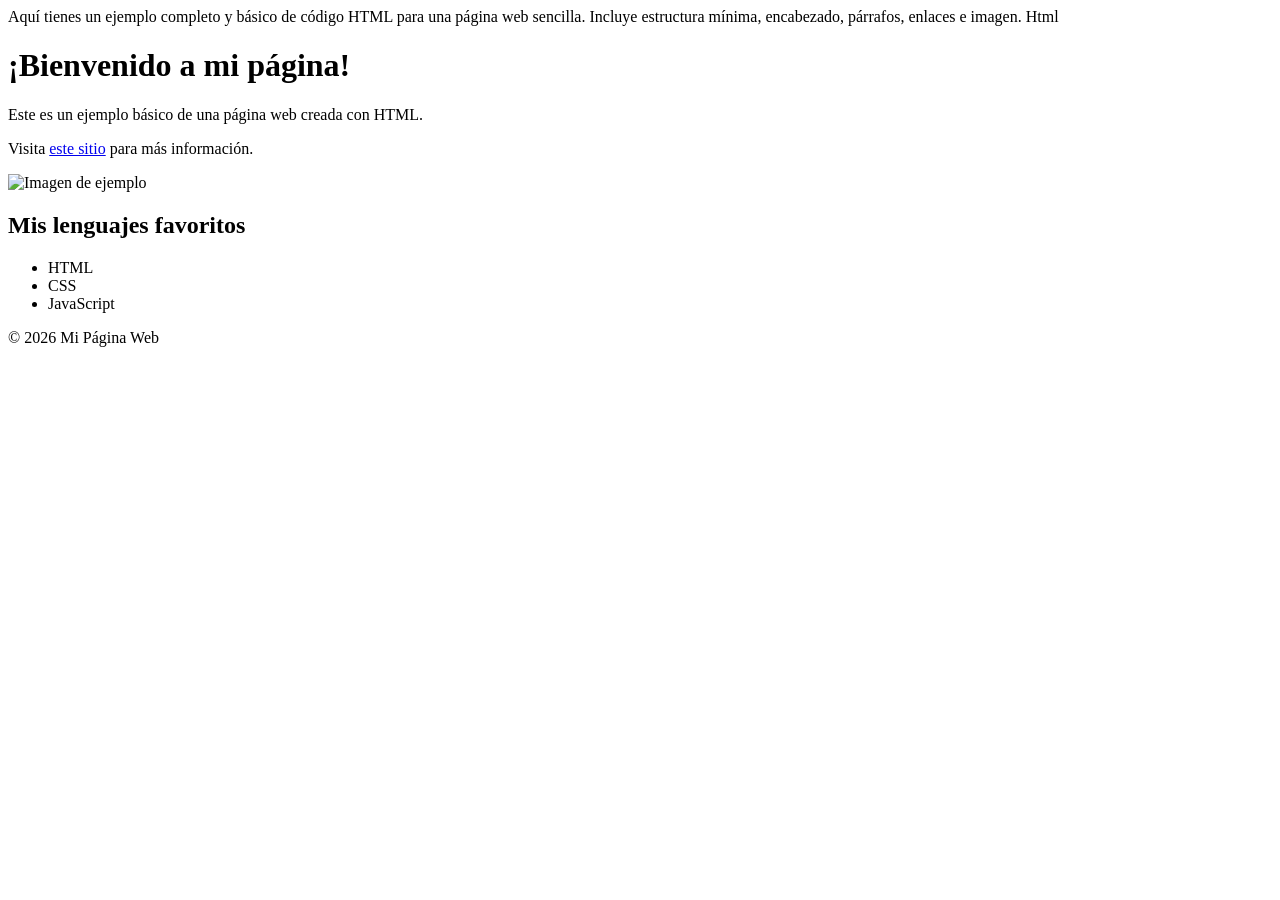
==== index.html @ 387aa28a "Add files via upload" ====
Aquí tienes un ejemplo completo y básico de código HTML para una página web sencilla.
Incluye estructura mínima, encabezado, párrafos, enlaces e imagen.
Html<!DOCTYPE html>
<html lang="es">
<head>
    <meta charset="UTF-8">
    <meta name="viewport" content="width=device-width, initial-scale=1.0">
    <title>Mi Primera Página Web</title>
</head>
<body>
    <h1>¡Bienvenido a mi página!</h1>
    <p>Este es un ejemplo básico de una página web creada con HTML.</p>
    <p>Visita <a href="https://www.example.com" target="_blank">este sitio</a> para más información.</p>
    <img src="https://via.placeholder.com/300x150" alt="Imagen de ejemplo">
    <h2>Mis lenguajes favoritos</h2>
    <ul>
        <li>HTML</li>
        <li>CSS</li>
        <li>JavaScript</li>
    </ul>
    <footer>
        <p>&copy; 2026 Mi Página Web</p>
    </footer>
</body>
</html>
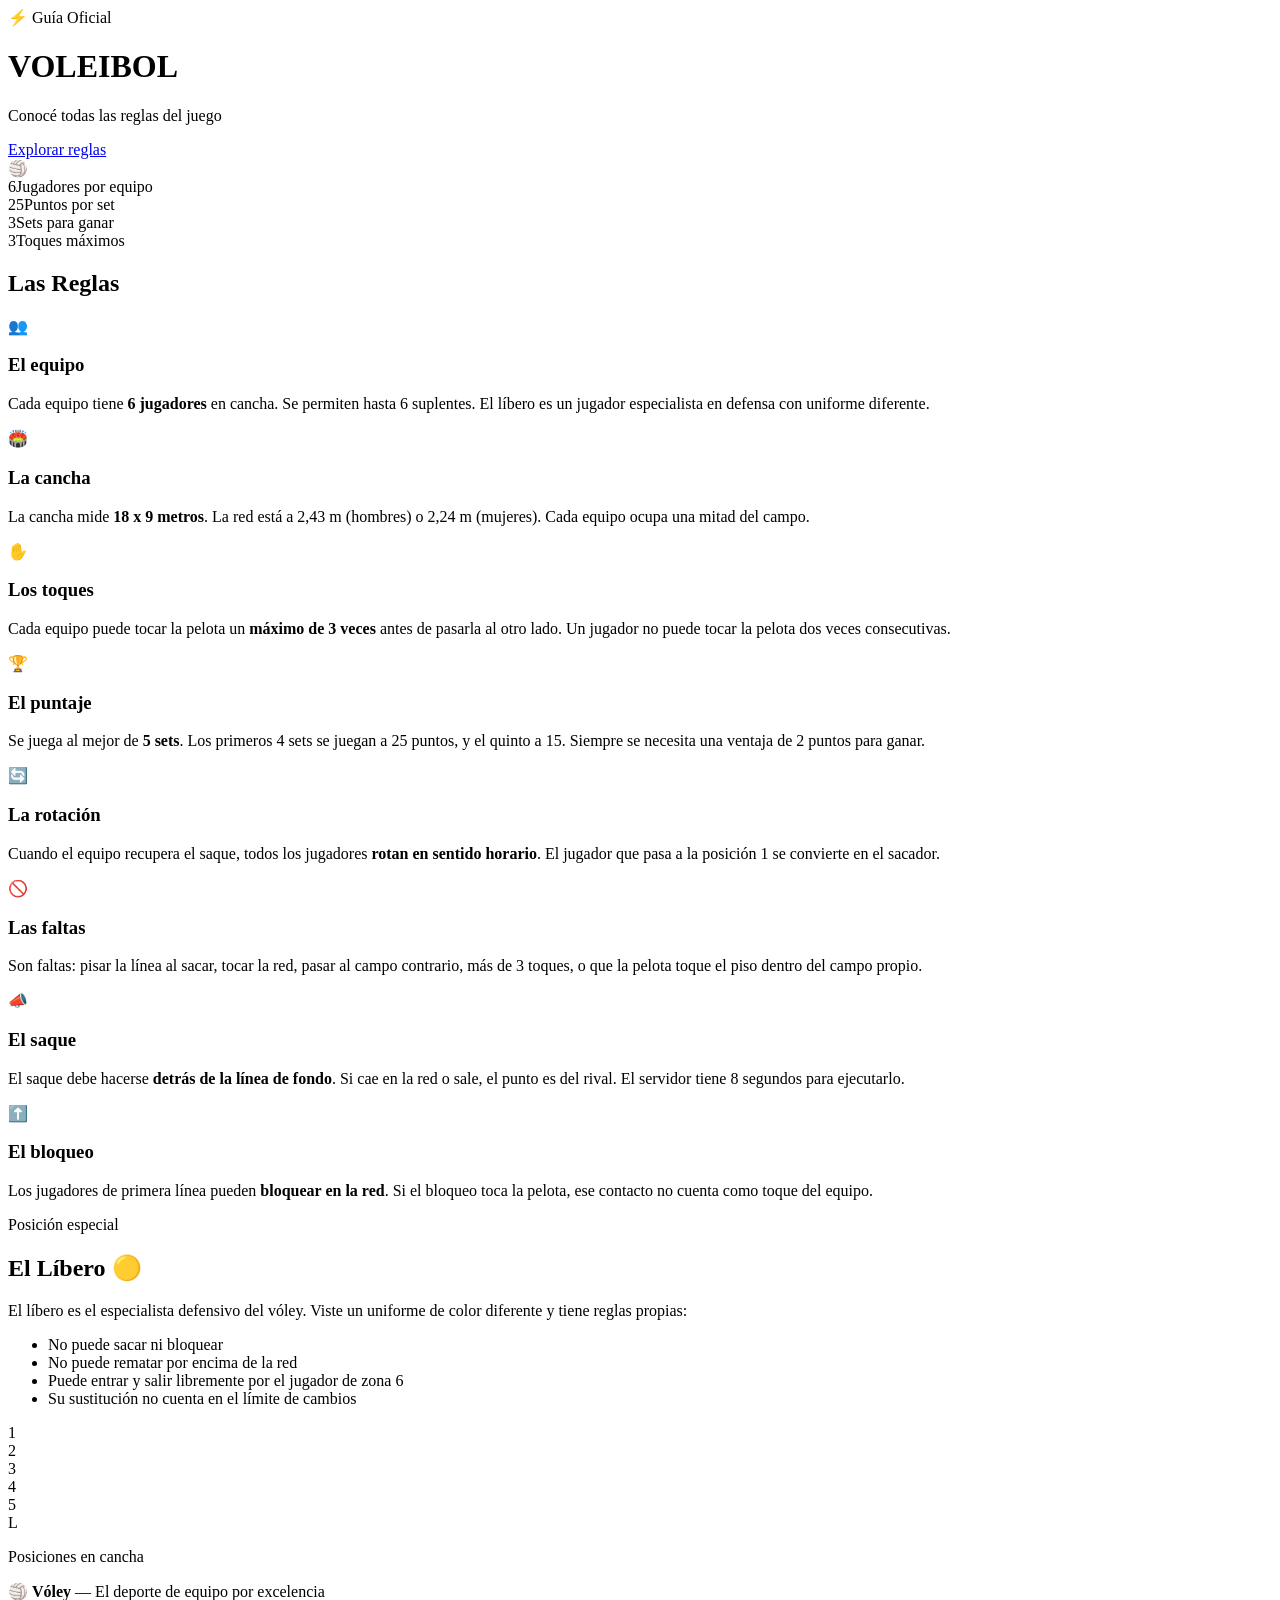
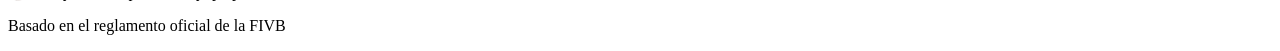
==== commit 7defaf9a: "Update index.html" ====
--- a/index.html
+++ b/index.html
@@ -1,25 +1,126 @@
-Aquí tienes un ejemplo completo y básico de código HTML para una página web sencilla.
-Incluye estructura mínima, encabezado, párrafos, enlaces e imagen.
-Html<!DOCTYPE html>
+<!DOCTYPE html>
 <html lang="es">
 <head>
-    <meta charset="UTF-8">
-    <meta name="viewport" content="width=device-width, initial-scale=1.0">
-    <title>Mi Primera Página Web</title>
+  <meta charset="UTF-8" />
+  <meta name="viewport" content="width=device-width, initial-scale=1.0"/>
+  <title>Reglas del Vóley</title>
+  <link rel="preconnect" href="https://fonts.googleapis.com">
+  <link href="https://fonts.googleapis.com/css2?family=Bebas+Neue&family=DM+Sans:wght@300;400;600&display=swap" rel="stylesheet">
+  <link rel="stylesheet" href="styles.css" />
 </head>
 <body>
-    <h1>¡Bienvenido a mi página!</h1>
-    <p>Este es un ejemplo básico de una página web creada con HTML.</p>
-    <p>Visita <a href="https://www.example.com" target="_blank">este sitio</a> para más información.</p>
-    <img src="https://via.placeholder.com/300x150" alt="Imagen de ejemplo">
-    <h2>Mis lenguajes favoritos</h2>
-    <ul>
-        <li>HTML</li>
-        <li>CSS</li>
-        <li>JavaScript</li>
-    </ul>
-    <footer>
-        <p>&copy; 2026 Mi Página Web</p>
-    </footer>
+
+  <!-- HERO -->
+  <header class="hero">
+    <div class="hero-bg"></div>
+    <div class="hero-content">
+      <span class="hero-tag">⚡ Guía Oficial</span>
+      <h1 class="hero-title">VOLEIBOL</h1>
+      <p class="hero-subtitle">Conocé todas las reglas del juego</p>
+      <a href="#reglas" class="btn-hero">Explorar reglas</a>
+    </div>
+    <div class="ball-deco">🏐</div>
+  </header>
+
+  <!-- STATS BAR -->
+  <div class="stats-bar">
+    <div class="stat"><span class="stat-num">6</span><span class="stat-label">Jugadores por equipo</span></div>
+    <div class="stat"><span class="stat-num">25</span><span class="stat-label">Puntos por set</span></div>
+    <div class="stat"><span class="stat-num">3</span><span class="stat-label">Sets para ganar</span></div>
+    <div class="stat"><span class="stat-num">3</span><span class="stat-label">Toques máximos</span></div>
+  </div>
+
+  <!-- REGLAS -->
+  <main id="reglas" class="reglas-section">
+    <h2 class="section-title">Las Reglas</h2>
+    <div class="cards-grid">
+
+      <div class="card" data-index="0">
+        <div class="card-icon">👥</div>
+        <h3>El equipo</h3>
+        <p>Cada equipo tiene <strong>6 jugadores</strong> en cancha. Se permiten hasta 6 suplentes. El líbero es un jugador especialista en defensa con uniforme diferente.</p>
+      </div>
+
+      <div class="card" data-index="1">
+        <div class="card-icon">🏟️</div>
+        <h3>La cancha</h3>
+        <p>La cancha mide <strong>18 x 9 metros</strong>. La red está a 2,43 m (hombres) o 2,24 m (mujeres). Cada equipo ocupa una mitad del campo.</p>
+      </div>
+
+      <div class="card" data-index="2">
+        <div class="card-icon">✋</div>
+        <h3>Los toques</h3>
+        <p>Cada equipo puede tocar la pelota un <strong>máximo de 3 veces</strong> antes de pasarla al otro lado. Un jugador no puede tocar la pelota dos veces consecutivas.</p>
+      </div>
+
+      <div class="card" data-index="3">
+        <div class="card-icon">🏆</div>
+        <h3>El puntaje</h3>
+        <p>Se juega al mejor de <strong>5 sets</strong>. Los primeros 4 sets se juegan a 25 puntos, y el quinto a 15. Siempre se necesita una ventaja de 2 puntos para ganar.</p>
+      </div>
+
+      <div class="card" data-index="4">
+        <div class="card-icon">🔄</div>
+        <h3>La rotación</h3>
+        <p>Cuando el equipo recupera el saque, todos los jugadores <strong>rotan en sentido horario</strong>. El jugador que pasa a la posición 1 se convierte en el sacador.</p>
+      </div>
+
+      <div class="card" data-index="5">
+        <div class="card-icon">🚫</div>
+        <h3>Las faltas</h3>
+        <p>Son faltas: pisar la línea al sacar, tocar la red, pasar al campo contrario, más de 3 toques, o que la pelota toque el piso dentro del campo propio.</p>
+      </div>
+
+      <div class="card" data-index="6">
+        <div class="card-icon">📣</div>
+        <h3>El saque</h3>
+        <p>El saque debe hacerse <strong>detrás de la línea de fondo</strong>. Si cae en la red o sale, el punto es del rival. El servidor tiene 8 segundos para ejecutarlo.</p>
+      </div>
+
+      <div class="card" data-index="7">
+        <div class="card-icon">⬆️</div>
+        <h3>El bloqueo</h3>
+        <p>Los jugadores de primera línea pueden <strong>bloquear en la red</strong>. Si el bloqueo toca la pelota, ese contacto no cuenta como toque del equipo.</p>
+      </div>
+
+    </div>
+  </main>
+
+  <!-- SECCIÓN LIBERO -->
+  <section class="libero-section">
+    <div class="libero-content">
+      <div class="libero-text">
+        <span class="badge">Posición especial</span>
+        <h2>El Líbero 🟡</h2>
+        <p>El líbero es el especialista defensivo del vóley. Viste un uniforme de color diferente y tiene reglas propias:</p>
+        <ul>
+          <li>No puede sacar ni bloquear</li>
+          <li>No puede rematar por encima de la red</li>
+          <li>Puede entrar y salir libremente por el jugador de zona 6</li>
+          <li>Su sustitución no cuenta en el límite de cambios</li>
+        </ul>
+      </div>
+      <div class="libero-visual">
+        <div class="court-diagram">
+          <div class="court-net"></div>
+          <div class="player p1">1</div>
+          <div class="player p2">2</div>
+          <div class="player p3">3</div>
+          <div class="player p4">4</div>
+          <div class="player p5">5</div>
+          <div class="player libero">L</div>
+        </div>
+        <p class="court-caption">Posiciones en cancha</p>
+      </div>
+    </div>
+  </section>
+
+  <!-- FOOTER -->
+  <footer class="footer">
+    <p>🏐 <strong>Vóley</strong> — El deporte de equipo por excelencia</p>
+    <p class="footer-sub">Basado en el reglamento oficial de la FIVB</p>
+  </footer>
+
+  <script src="script.js"></script>
 </body>
 </html>
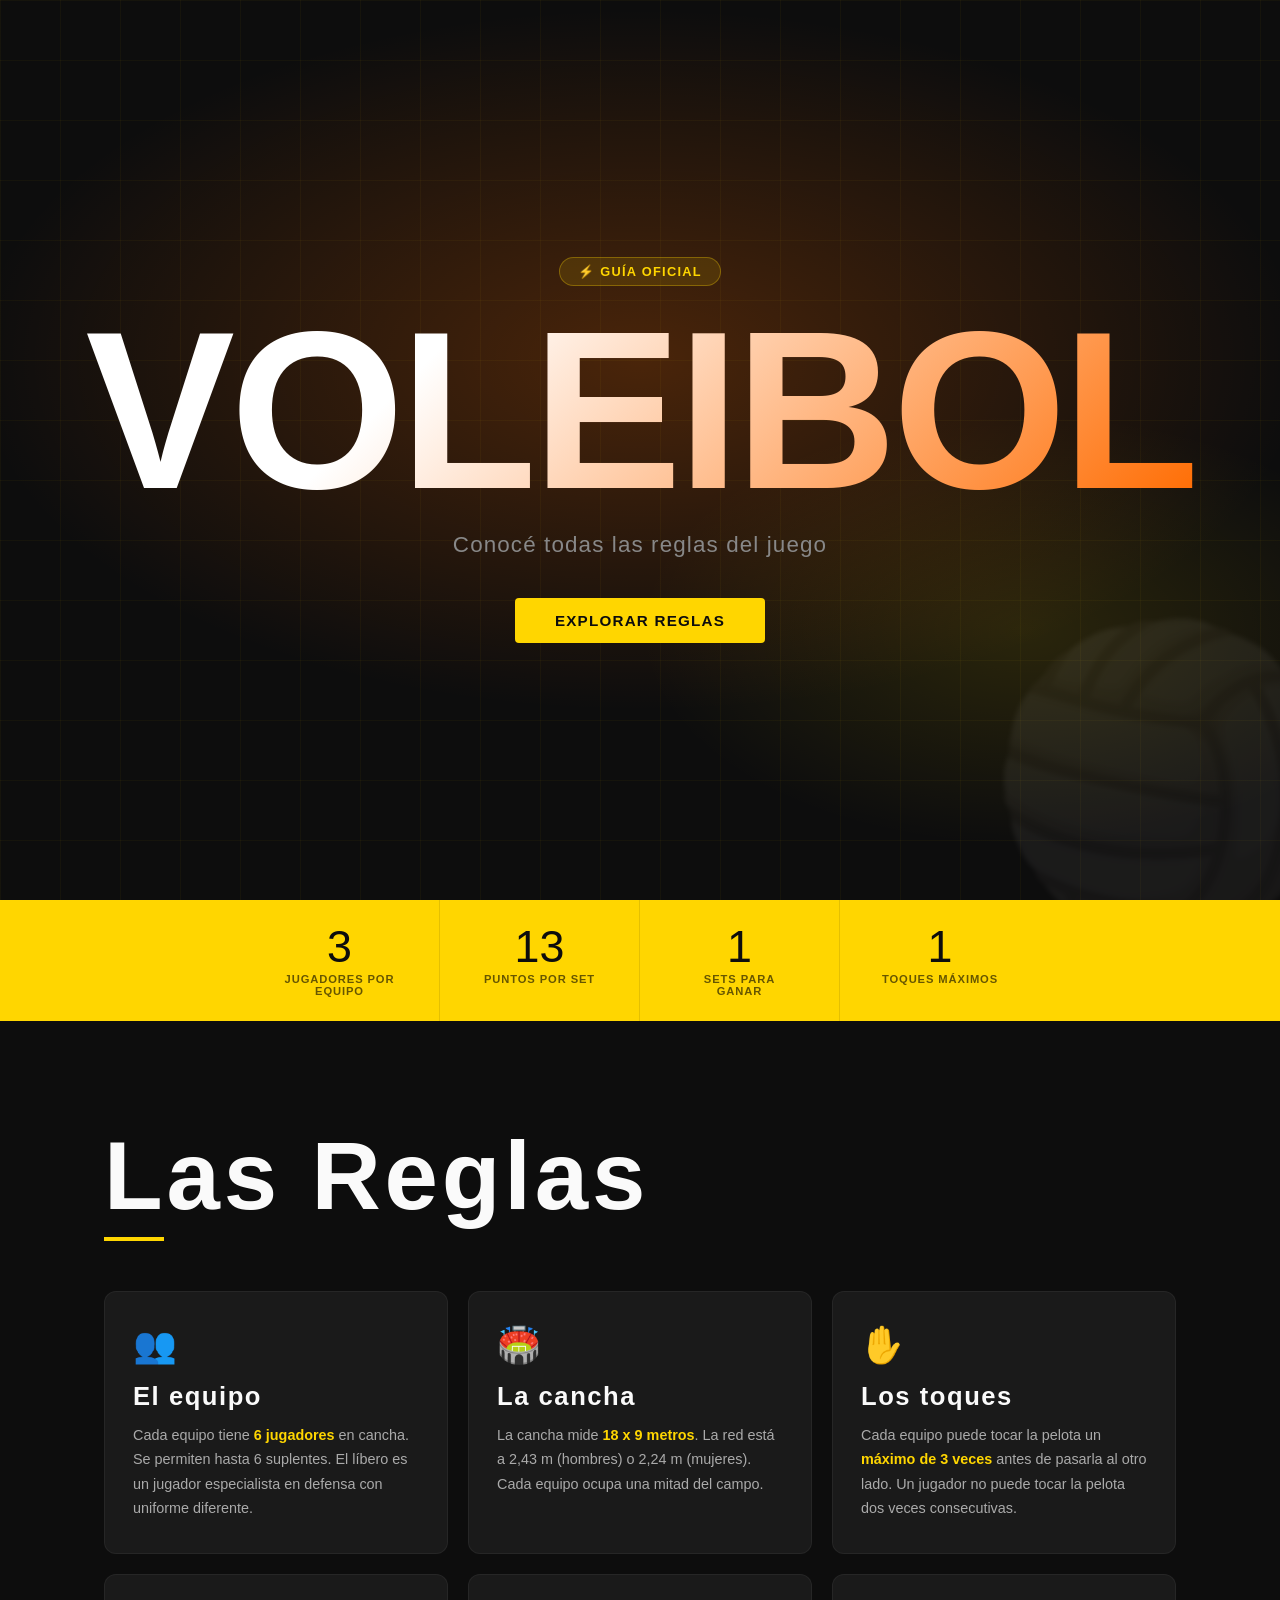
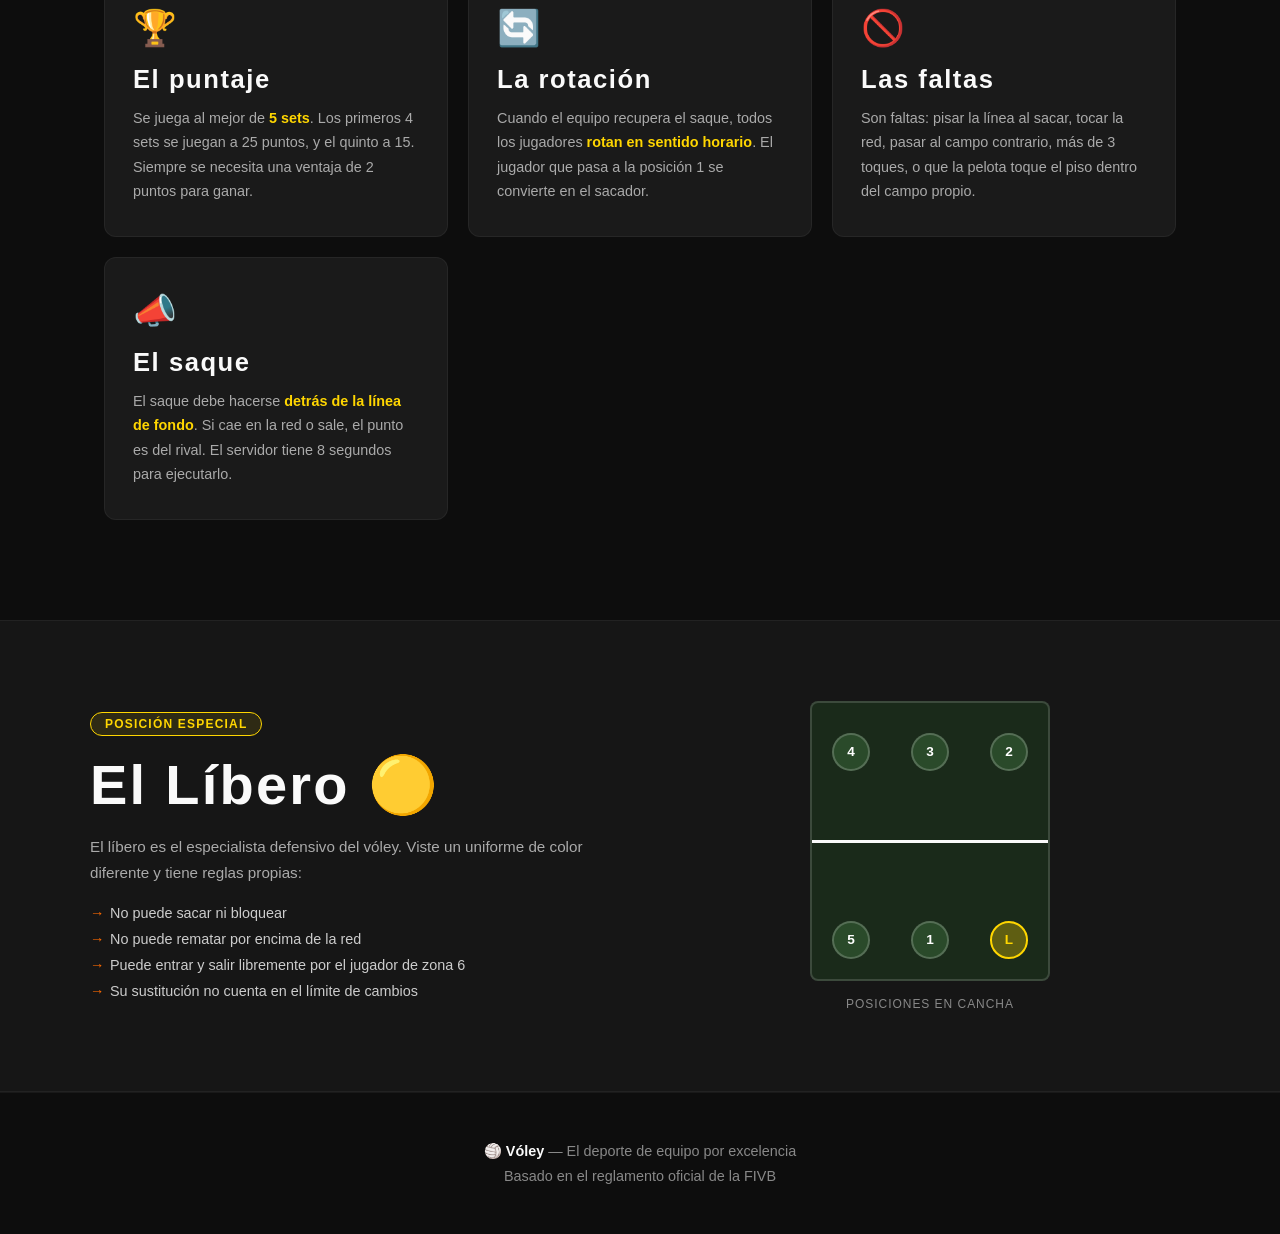
==== commit 7950fb85: "Add files via upload" ====
--- a/index.html
+++ b/index.html
@@ -1,126 +1,126 @@
-<!DOCTYPE html>
-<html lang="es">
-<head>
-  <meta charset="UTF-8" />
-  <meta name="viewport" content="width=device-width, initial-scale=1.0"/>
-  <title>Reglas del Vóley</title>
-  <link rel="preconnect" href="https://fonts.googleapis.com">
-  <link href="https://fonts.googleapis.com/css2?family=Bebas+Neue&family=DM+Sans:wght@300;400;600&display=swap" rel="stylesheet">
-  <link rel="stylesheet" href="styles.css" />
-</head>
-<body>
-
-  <!-- HERO -->
-  <header class="hero">
-    <div class="hero-bg"></div>
-    <div class="hero-content">
-      <span class="hero-tag">⚡ Guía Oficial</span>
-      <h1 class="hero-title">VOLEIBOL</h1>
-      <p class="hero-subtitle">Conocé todas las reglas del juego</p>
-      <a href="#reglas" class="btn-hero">Explorar reglas</a>
-    </div>
-    <div class="ball-deco">🏐</div>
-  </header>
-
-  <!-- STATS BAR -->
-  <div class="stats-bar">
-    <div class="stat"><span class="stat-num">6</span><span class="stat-label">Jugadores por equipo</span></div>
-    <div class="stat"><span class="stat-num">25</span><span class="stat-label">Puntos por set</span></div>
-    <div class="stat"><span class="stat-num">3</span><span class="stat-label">Sets para ganar</span></div>
-    <div class="stat"><span class="stat-num">3</span><span class="stat-label">Toques máximos</span></div>
-  </div>
-
-  <!-- REGLAS -->
-  <main id="reglas" class="reglas-section">
-    <h2 class="section-title">Las Reglas</h2>
-    <div class="cards-grid">
-
-      <div class="card" data-index="0">
-        <div class="card-icon">👥</div>
-        <h3>El equipo</h3>
-        <p>Cada equipo tiene <strong>6 jugadores</strong> en cancha. Se permiten hasta 6 suplentes. El líbero es un jugador especialista en defensa con uniforme diferente.</p>
-      </div>
-
-      <div class="card" data-index="1">
-        <div class="card-icon">🏟️</div>
-        <h3>La cancha</h3>
-        <p>La cancha mide <strong>18 x 9 metros</strong>. La red está a 2,43 m (hombres) o 2,24 m (mujeres). Cada equipo ocupa una mitad del campo.</p>
-      </div>
-
-      <div class="card" data-index="2">
-        <div class="card-icon">✋</div>
-        <h3>Los toques</h3>
-        <p>Cada equipo puede tocar la pelota un <strong>máximo de 3 veces</strong> antes de pasarla al otro lado. Un jugador no puede tocar la pelota dos veces consecutivas.</p>
-      </div>
-
-      <div class="card" data-index="3">
-        <div class="card-icon">🏆</div>
-        <h3>El puntaje</h3>
-        <p>Se juega al mejor de <strong>5 sets</strong>. Los primeros 4 sets se juegan a 25 puntos, y el quinto a 15. Siempre se necesita una ventaja de 2 puntos para ganar.</p>
-      </div>
-
-      <div class="card" data-index="4">
-        <div class="card-icon">🔄</div>
-        <h3>La rotación</h3>
-        <p>Cuando el equipo recupera el saque, todos los jugadores <strong>rotan en sentido horario</strong>. El jugador que pasa a la posición 1 se convierte en el sacador.</p>
-      </div>
-
-      <div class="card" data-index="5">
-        <div class="card-icon">🚫</div>
-        <h3>Las faltas</h3>
-        <p>Son faltas: pisar la línea al sacar, tocar la red, pasar al campo contrario, más de 3 toques, o que la pelota toque el piso dentro del campo propio.</p>
-      </div>
-
-      <div class="card" data-index="6">
-        <div class="card-icon">📣</div>
-        <h3>El saque</h3>
-        <p>El saque debe hacerse <strong>detrás de la línea de fondo</strong>. Si cae en la red o sale, el punto es del rival. El servidor tiene 8 segundos para ejecutarlo.</p>
-      </div>
-
-      <div class="card" data-index="7">
-        <div class="card-icon">⬆️</div>
-        <h3>El bloqueo</h3>
-        <p>Los jugadores de primera línea pueden <strong>bloquear en la red</strong>. Si el bloqueo toca la pelota, ese contacto no cuenta como toque del equipo.</p>
-      </div>
-
-    </div>
-  </main>
-
-  <!-- SECCIÓN LIBERO -->
-  <section class="libero-section">
-    <div class="libero-content">
-      <div class="libero-text">
-        <span class="badge">Posición especial</span>
-        <h2>El Líbero 🟡</h2>
-        <p>El líbero es el especialista defensivo del vóley. Viste un uniforme de color diferente y tiene reglas propias:</p>
-        <ul>
-          <li>No puede sacar ni bloquear</li>
-          <li>No puede rematar por encima de la red</li>
-          <li>Puede entrar y salir libremente por el jugador de zona 6</li>
-          <li>Su sustitución no cuenta en el límite de cambios</li>
-        </ul>
-      </div>
-      <div class="libero-visual">
-        <div class="court-diagram">
-          <div class="court-net"></div>
-          <div class="player p1">1</div>
-          <div class="player p2">2</div>
-          <div class="player p3">3</div>
-          <div class="player p4">4</div>
-          <div class="player p5">5</div>
-          <div class="player libero">L</div>
-        </div>
-        <p class="court-caption">Posiciones en cancha</p>
-      </div>
-    </div>
-  </section>
-
-  <!-- FOOTER -->
-  <footer class="footer">
-    <p>🏐 <strong>Vóley</strong> — El deporte de equipo por excelencia</p>
-    <p class="footer-sub">Basado en el reglamento oficial de la FIVB</p>
-  </footer>
-
-  <script src="script.js"></script>
-</body>
-</html>
+<!DOCTYPE html>
+<html lang="es">
+<head>
+  <meta charset="UTF-8" />
+  <meta name="viewport" content="width=device-width, initial-scale=1.0"/>
+  <title>Reglas del Vóley</title>
+  <link rel="preconnect" href="https://fonts.googleapis.com">
+  <link href="https://fonts.googleapis.com/css2?family=Bebas+Neue&family=DM+Sans:wght@300;400;600&display=swap" rel="stylesheet">
+  <link rel="stylesheet" href="styles.css" />
+</head>
+<body>
+
+  <!-- HERO -->
+  <header class="hero">
+    <div class="hero-bg"></div>
+    <div class="hero-content">
+      <span class="hero-tag">⚡ Guía Oficial</span>
+      <h1 class="hero-title">VOLEIBOL</h1>
+      <p class="hero-subtitle">Conocé todas las reglas del juego</p>
+      <a href="#reglas" class="btn-hero">Explorar reglas</a>
+    </div>
+    <div class="ball-deco">🏐</div>
+  </header>
+
+  <!-- STATS BAR -->
+  <div class="stats-bar">
+    <div class="stat"><span class="stat-num">6</span><span class="stat-label">Jugadores por equipo</span></div>
+    <div class="stat"><span class="stat-num">25</span><span class="stat-label">Puntos por set</span></div>
+    <div class="stat"><span class="stat-num">3</span><span class="stat-label">Sets para ganar</span></div>
+    <div class="stat"><span class="stat-num">3</span><span class="stat-label">Toques máximos</span></div>
+  </div>
+
+  <!-- REGLAS -->
+  <main id="reglas" class="reglas-section">
+    <h2 class="section-title">Las Reglas</h2>
+    <div class="cards-grid">
+
+      <div class="card" data-index="0">
+        <div class="card-icon">👥</div>
+        <h3>El equipo</h3>
+        <p>Cada equipo tiene <strong>6 jugadores</strong> en cancha. Se permiten hasta 6 suplentes. El líbero es un jugador especialista en defensa con uniforme diferente.</p>
+      </div>
+
+      <div class="card" data-index="1">
+        <div class="card-icon">🏟️</div>
+        <h3>La cancha</h3>
+        <p>La cancha mide <strong>18 x 9 metros</strong>. La red está a 2,43 m (hombres) o 2,24 m (mujeres). Cada equipo ocupa una mitad del campo.</p>
+      </div>
+
+      <div class="card" data-index="2">
+        <div class="card-icon">✋</div>
+        <h3>Los toques</h3>
+        <p>Cada equipo puede tocar la pelota un <strong>máximo de 3 veces</strong> antes de pasarla al otro lado. Un jugador no puede tocar la pelota dos veces consecutivas.</p>
+      </div>
+
+      <div class="card" data-index="3">
+        <div class="card-icon">🏆</div>
+        <h3>El puntaje</h3>
+        <p>Se juega al mejor de <strong>5 sets</strong>. Los primeros 4 sets se juegan a 25 puntos, y el quinto a 15. Siempre se necesita una ventaja de 2 puntos para ganar.</p>
+      </div>
+
+      <div class="card" data-index="4">
+        <div class="card-icon">🔄</div>
+        <h3>La rotación</h3>
+        <p>Cuando el equipo recupera el saque, todos los jugadores <strong>rotan en sentido horario</strong>. El jugador que pasa a la posición 1 se convierte en el sacador.</p>
+      </div>
+
+      <div class="card" data-index="5">
+        <div class="card-icon">🚫</div>
+        <h3>Las faltas</h3>
+        <p>Son faltas: pisar la línea al sacar, tocar la red, pasar al campo contrario, más de 3 toques, o que la pelota toque el piso dentro del campo propio.</p>
+      </div>
+
+      <div class="card" data-index="6">
+        <div class="card-icon">📣</div>
+        <h3>El saque</h3>
+        <p>El saque debe hacerse <strong>detrás de la línea de fondo</strong>. Si cae en la red o sale, el punto es del rival. El servidor tiene 8 segundos para ejecutarlo.</p>
+      </div>
+
+      <div class="card" data-index="7">
+        <div class="card-icon">⬆️</div>
+        <h3>El bloqueo</h3>
+        <p>Los jugadores de primera línea pueden <strong>bloquear en la red</strong>. Si el bloqueo toca la pelota, ese contacto no cuenta como toque del equipo.</p>
+      </div>
+
+    </div>
+  </main>
+
+  <!-- SECCIÓN LIBERO -->
+  <section class="libero-section">
+    <div class="libero-content">
+      <div class="libero-text">
+        <span class="badge">Posición especial</span>
+        <h2>El Líbero 🟡</h2>
+        <p>El líbero es el especialista defensivo del vóley. Viste un uniforme de color diferente y tiene reglas propias:</p>
+        <ul>
+          <li>No puede sacar ni bloquear</li>
+          <li>No puede rematar por encima de la red</li>
+          <li>Puede entrar y salir libremente por el jugador de zona 6</li>
+          <li>Su sustitución no cuenta en el límite de cambios</li>
+        </ul>
+      </div>
+      <div class="libero-visual">
+        <div class="court-diagram">
+          <div class="court-net"></div>
+          <div class="player p1">1</div>
+          <div class="player p2">2</div>
+          <div class="player p3">3</div>
+          <div class="player p4">4</div>
+          <div class="player p5">5</div>
+          <div class="player libero">L</div>
+        </div>
+        <p class="court-caption">Posiciones en cancha</p>
+      </div>
+    </div>
+  </section>
+
+  <!-- FOOTER -->
+  <footer class="footer">
+    <p>🏐 <strong>Vóley</strong> — El deporte de equipo por excelencia</p>
+    <p class="footer-sub">Basado en el reglamento oficial de la FIVB</p>
+  </footer>
+
+  <script src="script.js"></script>
+</body>
+</html>
--- a/styles.css
+++ b/styles.css
@@ -0,0 +1,436 @@
+/* ===== VARIABLES & RESET ===== */
+:root {
+  --yellow: #FFD600;
+  --orange: #FF6B00;
+  --dark: #0D0D0D;
+  --dark2: #161616;
+  --dark3: #1F1F1F;
+  --white: #FAFAFA;
+  --gray: #888;
+  --card-bg: #1A1A1A;
+  --accent: #FFD600;
+}
+
+*, *::before, *::after { box-sizing: border-box; margin: 0; padding: 0; }
+
+html { scroll-behavior: smooth; }
+
+body {
+  font-family: 'DM Sans', sans-serif;
+  background: var(--dark);
+  color: var(--white);
+  overflow-x: hidden;
+}
+
+/* ===== HERO ===== */
+.hero {
+  position: relative;
+  min-height: 100vh;
+  display: flex;
+  align-items: center;
+  justify-content: center;
+  text-align: center;
+  overflow: hidden;
+}
+
+.hero-bg {
+  position: absolute;
+  inset: 0;
+  background:
+    radial-gradient(ellipse 80% 60% at 50% 40%, rgba(255, 107, 0, 0.25) 0%, transparent 65%),
+    radial-gradient(ellipse 50% 40% at 80% 70%, rgba(255, 214, 0, 0.12) 0%, transparent 60%),
+    var(--dark);
+  z-index: 0;
+}
+
+/* Líneas decorativas de cancha */
+.hero-bg::before {
+  content: '';
+  position: absolute;
+  inset: 0;
+  background-image:
+    linear-gradient(rgba(255,214,0,0.04) 1px, transparent 1px),
+    linear-gradient(90deg, rgba(255,214,0,0.04) 1px, transparent 1px);
+  background-size: 60px 60px;
+}
+
+.hero-content {
+  position: relative;
+  z-index: 2;
+}
+
+.hero-tag {
+  display: inline-block;
+  background: rgba(255,214,0,0.12);
+  border: 1px solid rgba(255,214,0,0.3);
+  color: var(--yellow);
+  padding: 6px 18px;
+  border-radius: 20px;
+  font-size: 0.8rem;
+  font-weight: 600;
+  letter-spacing: 0.1em;
+  text-transform: uppercase;
+  margin-bottom: 24px;
+}
+
+.hero-title {
+  font-family: 'Bebas Neue', sans-serif;
+  font-size: clamp(6rem, 18vw, 14rem);
+  line-height: 0.9;
+  letter-spacing: -0.02em;
+  background: linear-gradient(135deg, #fff 30%, var(--orange) 100%);
+  -webkit-background-clip: text;
+  -webkit-text-fill-color: transparent;
+  background-clip: text;
+  margin-bottom: 20px;
+  opacity: 0;
+  transform: translateY(30px);
+  animation: fadeUp 0.8s ease forwards 0.2s;
+}
+
+.hero-subtitle {
+  font-size: clamp(1rem, 2.5vw, 1.4rem);
+  color: var(--gray);
+  font-weight: 300;
+  letter-spacing: 0.05em;
+  margin-bottom: 40px;
+  opacity: 0;
+  animation: fadeUp 0.8s ease forwards 0.4s;
+}
+
+.btn-hero {
+  display: inline-block;
+  background: var(--yellow);
+  color: var(--dark);
+  padding: 14px 40px;
+  border-radius: 4px;
+  font-weight: 700;
+  font-size: 0.95rem;
+  letter-spacing: 0.08em;
+  text-transform: uppercase;
+  text-decoration: none;
+  transition: all 0.2s ease;
+  opacity: 0;
+  animation: fadeUp 0.8s ease forwards 0.6s;
+}
+
+.btn-hero:hover {
+  background: var(--orange);
+  color: #fff;
+  transform: translateY(-2px);
+  box-shadow: 0 8px 30px rgba(255,107,0,0.4);
+}
+
+.ball-deco {
+  position: absolute;
+  font-size: 18rem;
+  right: -4rem;
+  bottom: -3rem;
+  opacity: 0.06;
+  z-index: 1;
+  filter: blur(2px);
+  animation: float 6s ease-in-out infinite;
+}
+
+/* ===== STATS BAR ===== */
+.stats-bar {
+  display: flex;
+  justify-content: center;
+  gap: 0;
+  background: var(--yellow);
+  overflow: hidden;
+}
+
+.stat {
+  display: flex;
+  flex-direction: column;
+  align-items: center;
+  padding: 24px 40px;
+  flex: 1;
+  max-width: 200px;
+  border-right: 1px solid rgba(0,0,0,0.1);
+  transition: background 0.2s;
+}
+
+.stat:last-child { border-right: none; }
+.stat:hover { background: var(--orange); }
+
+.stat-num {
+  font-family: 'Bebas Neue', sans-serif;
+  font-size: 2.8rem;
+  color: var(--dark);
+  line-height: 1;
+}
+
+.stat-label {
+  font-size: 0.7rem;
+  font-weight: 600;
+  color: rgba(0,0,0,0.6);
+  text-transform: uppercase;
+  letter-spacing: 0.08em;
+  text-align: center;
+  margin-top: 4px;
+}
+
+/* ===== REGLAS ===== */
+.reglas-section {
+  padding: 100px 5%;
+  max-width: 1200px;
+  margin: 0 auto;
+}
+
+.section-title {
+  font-family: 'Bebas Neue', sans-serif;
+  font-size: clamp(3rem, 8vw, 6rem);
+  letter-spacing: 0.04em;
+  color: var(--white);
+  margin-bottom: 60px;
+  position: relative;
+  display: inline-block;
+}
+
+.section-title::after {
+  content: '';
+  position: absolute;
+  bottom: -10px;
+  left: 0;
+  width: 60px;
+  height: 4px;
+  background: var(--yellow);
+}
+
+.cards-grid {
+  display: grid;
+  grid-template-columns: repeat(auto-fill, minmax(260px, 1fr));
+  gap: 20px;
+}
+
+.card {
+  background: var(--card-bg);
+  border: 1px solid rgba(255,255,255,0.05);
+  border-radius: 12px;
+  padding: 32px 28px;
+  transition: all 0.3s ease;
+  cursor: default;
+  opacity: 0;
+  transform: translateY(20px);
+  position: relative;
+  overflow: hidden;
+}
+
+.card::before {
+  content: '';
+  position: absolute;
+  top: 0; left: 0; right: 0;
+  height: 3px;
+  background: linear-gradient(90deg, var(--yellow), var(--orange));
+  transform: scaleX(0);
+  transform-origin: left;
+  transition: transform 0.3s ease;
+}
+
+.card:hover {
+  transform: translateY(-6px);
+  border-color: rgba(255,214,0,0.2);
+  box-shadow: 0 20px 40px rgba(0,0,0,0.4);
+}
+
+.card:hover::before { transform: scaleX(1); }
+
+.card.visible {
+  opacity: 1;
+  transform: translateY(0);
+  transition: opacity 0.5s ease, transform 0.5s ease;
+}
+
+.card-icon {
+  font-size: 2.2rem;
+  margin-bottom: 16px;
+}
+
+.card h3 {
+  font-family: 'Bebas Neue', sans-serif;
+  font-size: 1.6rem;
+  letter-spacing: 0.06em;
+  color: var(--white);
+  margin-bottom: 12px;
+}
+
+.card p {
+  font-size: 0.9rem;
+  line-height: 1.7;
+  color: #aaa;
+}
+
+.card p strong { color: var(--yellow); }
+
+/* ===== LIBERO SECTION ===== */
+.libero-section {
+  background: var(--dark2);
+  border-top: 1px solid rgba(255,255,255,0.05);
+  border-bottom: 1px solid rgba(255,255,255,0.05);
+  padding: 80px 5%;
+}
+
+.libero-content {
+  max-width: 1100px;
+  margin: 0 auto;
+  display: grid;
+  grid-template-columns: 1fr 1fr;
+  gap: 60px;
+  align-items: center;
+}
+
+.badge {
+  display: inline-block;
+  background: rgba(255,214,0,0.1);
+  border: 1px solid var(--yellow);
+  color: var(--yellow);
+  padding: 4px 14px;
+  border-radius: 20px;
+  font-size: 0.75rem;
+  font-weight: 600;
+  letter-spacing: 0.1em;
+  text-transform: uppercase;
+  margin-bottom: 16px;
+}
+
+.libero-text h2 {
+  font-family: 'Bebas Neue', sans-serif;
+  font-size: 3.5rem;
+  margin-bottom: 16px;
+  letter-spacing: 0.04em;
+}
+
+.libero-text p {
+  font-size: 0.95rem;
+  color: #aaa;
+  line-height: 1.7;
+  margin-bottom: 20px;
+}
+
+.libero-text ul {
+  list-style: none;
+  display: flex;
+  flex-direction: column;
+  gap: 10px;
+}
+
+.libero-text ul li {
+  font-size: 0.9rem;
+  color: #ccc;
+  padding-left: 20px;
+  position: relative;
+}
+
+.libero-text ul li::before {
+  content: '→';
+  position: absolute;
+  left: 0;
+  color: var(--orange);
+  font-weight: 700;
+}
+
+/* Diagrama de cancha */
+.libero-visual {
+  display: flex;
+  flex-direction: column;
+  align-items: center;
+  gap: 16px;
+}
+
+.court-diagram {
+  width: 240px;
+  height: 280px;
+  background: #1a2a1a;
+  border: 2px solid rgba(255,255,255,0.15);
+  border-radius: 8px;
+  position: relative;
+  overflow: hidden;
+}
+
+.court-diagram::before {
+  content: '';
+  position: absolute;
+  top: 50%; left: 0; right: 0;
+  height: 1px;
+  background: rgba(255,255,255,0.2);
+}
+
+.court-net {
+  position: absolute;
+  top: 50%;
+  left: 0; right: 0;
+  height: 3px;
+  background: var(--white);
+  transform: translateY(-1px);
+  z-index: 2;
+}
+
+.player {
+  width: 38px; height: 38px;
+  border-radius: 50%;
+  background: #2a4a2a;
+  border: 2px solid rgba(255,255,255,0.2);
+  color: #fff;
+  font-weight: 700;
+  font-size: 0.85rem;
+  display: flex;
+  align-items: center;
+  justify-content: center;
+  position: absolute;
+  transition: all 0.3s;
+}
+
+.player:hover { transform: scale(1.1); }
+
+.player.p1 { bottom: 20px; right: 50%; transform: translateX(50%); }
+.player.p2 { top: 30px; right: 20px; }
+.player.p3 { top: 30px; left: 50%; transform: translateX(-50%); }
+.player.p4 { top: 30px; left: 20px; }
+.player.p5 { bottom: 20px; left: 20px; }
+.player.libero {
+  bottom: 20px;
+  right: 20px;
+  background: rgba(255,214,0,0.3);
+  border-color: var(--yellow);
+  color: var(--yellow);
+}
+
+.court-caption {
+  font-size: 0.75rem;
+  color: var(--gray);
+  letter-spacing: 0.08em;
+  text-transform: uppercase;
+}
+
+/* ===== FOOTER ===== */
+.footer {
+  text-align: center;
+  padding: 50px 20px;
+  background: var(--dark);
+  border-top: 1px solid rgba(255,255,255,0.05);
+}
+
+.footer p { color: var(--gray); font-size: 0.9rem; }
+.footer p strong { color: var(--white); }
+.footer-sub { font-size: 0.75rem; margin-top: 8px; color: rgba(255,255,255,0.2); }
+
+/* ===== ANIMACIONES ===== */
+@keyframes fadeUp {
+  to { opacity: 1; transform: translateY(0); }
+}
+
+@keyframes float {
+  0%, 100% { transform: translateY(0) rotate(0deg); }
+  50% { transform: translateY(-20px) rotate(5deg); }
+}
+
+/* ===== RESPONSIVE ===== */
+@media (max-width: 768px) {
+  .stats-bar { flex-wrap: wrap; }
+  .stat { min-width: 50%; border-bottom: 1px solid rgba(0,0,0,0.1); }
+  .libero-content { grid-template-columns: 1fr; }
+  .libero-visual { order: -1; }
+  .ball-deco { font-size: 10rem; }
+}
